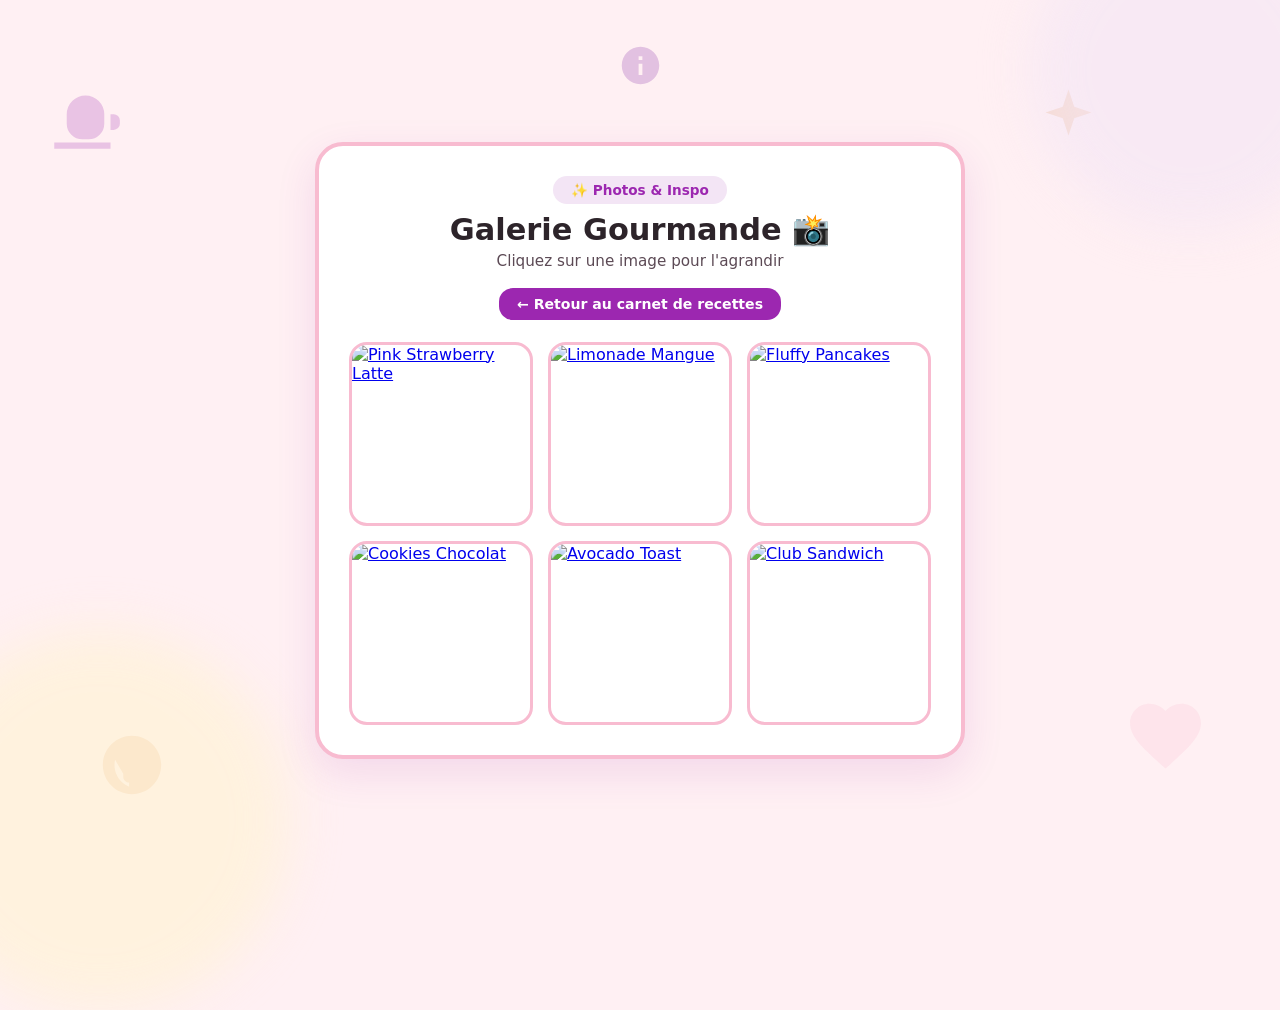
==== galerie.html @ 3adb21d1 "coucou" ====
<!DOCTYPE html>
<html lang="fr">
<head>
    <meta charset="UTF-8">
    <meta name="viewport" content="width=device-width, initial-scale=1.0">
    <title>Galerie des Recettes 📸</title>
    <link rel="stylesheet" href="style.css">
</head>
<body>

    <div class="shape shape-1"></div>
    <div class="shape shape-2"></div>

    <div class="main-card">
        <header class="header">
            <div class="logo-badge">✨ Photos & Inspo</div>
            <h1>Galerie Gourmande 📸</h1>
            <p class="subtitle">Cliquez sur une image pour l'agrandir</p>
            
            <a href="index.html" class="back-link">← Retour au carnet de recettes</a>
        </header>

        <div class="gallery-grid">

            <div class="gallery-item">
                <a href="#img1">
                    <img src="https://images.unsplash.com/photo-1553530666-ba11a7da3888?w=500&auto=format&fit=crop" alt="Pink Strawberry Latte">
                    <div class="gallery-overlay">
                        <span>Pink Strawberry Latte 🍓</span>
                    </div>
                </a>
            </div>

            <div class="gallery-item">
                <a href="#img2">
                    <img src="https://images.unsplash.com/photo-1513558161293-cdaf765ed2fd?w=500&auto=format&fit=crop" alt="Limonade Mangue">
                    <div class="gallery-overlay">
                        <span>Limonade Mango Crisp 🥭</span>
                    </div>
                </a>
            </div>

            <div class="gallery-item">
                <a href="#img3">
                    <img src="https://images.unsplash.com/photo-1567620905732-2d1ec7ab7445?w=500&auto=format&fit=crop" alt="Fluffy Pancakes">
                    <div class="gallery-overlay">
                        <span>Fluffy Pancakes 🥞</span>
                    </div>
                </a>
            </div>

            <div class="gallery-item">
                <a href="#img4">
                    <img src="https://images.unsplash.com/photo-1499636136210-6f4ee915583e?w=500&auto=format&fit=crop" alt="Cookies Chocolat">
                    <div class="gallery-overlay">
                        <span>Cookies Cœur Fondant 🍪</span>
                    </div>
                </a>
            </div>

            <div class="gallery-item">
                <a href="#img5">
                    <img src="https://images.unsplash.com/photo-1525351484163-7529414344d8?w=500&auto=format&fit=crop" alt="Avocado Toast">
                    <div class="gallery-overlay">
                        <span>Avocado Toast & Œuf 🥑</span>
                    </div>
                </a>
            </div>

            <div class="gallery-item">
                <a href="#img6">
                    <img src="https://images.unsplash.com/photo-1534422298391-e4f8c172dddb?w=500&auto=format&fit=crop" alt="Club Sandwich">
                    <div class="gallery-overlay">
                        <span>Club Mozza Pesto 🧀</span>
                    </div>
                </a>
            </div>

        </div>
    </div>

    <!-- Modales d'agrandissement d'image (Sans JS) -->
    <div id="img1" class="lightbox">
        <a href="#" class="lightbox-close">&times;</a>
        <div class="lightbox-content">
            <img src="https://images.unsplash.com/photo-1553530666-ba11a7da3888?w=900&auto=format&fit=crop" alt="Pink Strawberry Latte">
            <h3>Pink Strawberry Latte 🍓</h3>
        </div>
    </div>

    <div id="img2" class="lightbox">
        <a href="#" class="lightbox-close">&times;</a>
        <div class="lightbox-content">
            <img src="https://images.unsplash.com/photo-1513558161293-cdaf765ed2fd?w=900&auto=format&fit=crop" alt="Limonade Mangue">
            <h3>Limonade Mango Crisp 🥭</h3>
        </div>
    </div>

    <div id="img3" class="lightbox">
        <a href="#" class="lightbox-close">&times;</a>
        <div class="lightbox-content">
            <img src="https://images.unsplash.com/photo-1567620905732-2d1ec7ab7445?w=900&auto=format&fit=crop" alt="Fluffy Pancakes">
            <h3>Fluffy Pancakes 🥞</h3>
        </div>
    </div>

    <div id="img4" class="lightbox">
        <a href="#" class="lightbox-close">&times;</a>
        <div class="lightbox-content">
            <img src="https://images.unsplash.com/photo-1499636136210-6f4ee915583e?w=900&auto=format&fit=crop" alt="Cookies Chocolat">
            <h3>Cookies Cœur Fondant 🍪</h3>
        </div>
    </div>

    <div id="img5" class="lightbox">
        <a href="#" class="lightbox-close">&times;</a>
        <div class="lightbox-content">
            <img src="https://images.unsplash.com/photo-1525351484163-7529414344d8?w=900&auto=format&fit=crop" alt="Avocado Toast">
            <h3>Avocado Toast & Œuf Poché 🥑</h3>
        </div>
    </div>

    <div id="img6" class="lightbox">
        <a href="#" class="lightbox-close">&times;</a>
        <div class="lightbox-content">
            <img src="https://images.unsplash.com/photo-1534422298391-e4f8c172dddb?w=900&auto=format&fit=crop" alt="Club Sandwich">
            <h3>Club Sandwich Mozza-Pesto 🧀</h3>
        </div>
    </div>

</body>
</html>
---- style.css ----
:root {
    --bg-pink-light: #fff0f3;
    --card-butter: #fffdf7;
    --rose-pastel: #fce4ec;
    --rose-accent: #f8bbd0;
    --violet-main: #9c27b0;
    --violet-dark: #7b1fa2;
    --violet-light: #f3e5f5;
    --text-main: #2d242a;
    --text-sub: #5c4a55;
    --white: #ffffff;
}

* {
    margin: 0;
    padding: 0;
    box-sizing: border-box;
    font-family: 'Segoe UI', system-ui, -apple-system, sans-serif;
}

body {
    background-color: var(--bg-pink-light);
    color: var(--text-main);
    min-height: 100vh;
    display: flex;
    justify-content: center;
    align-items: center;
    padding: 20px;
    position: relative;
    overflow-x: hidden;
}

.shape {
    position: absolute;
    border-radius: 50%;
    z-index: 0;
    opacity: 0.6;
    filter: blur(25px);
    animation: float 6s ease-in-out infinite alternate;
}

.shape-1 {
    width: 320px;
    height: 320px;
    background-color: #f3e5f5;
    top: -90px;
    right: -70px;
}

.shape-2 {
    width: 380px;
    height: 380px;
    background-color: #fff3d1;
    bottom: -110px;
    left: -90px;
}

@keyframes float {
    0% { transform: translateY(0px) rotate(0deg); }
    100% { transform: translateY(-15px) rotate(5deg); }
}

body::before {
    content: "";
    position: fixed;
    top: 0;
    left: 0;
    width: 100%;
    height: 100%;
    pointer-events: none;
    z-index: 0;
    opacity: 0.22;
    background-image: 
        url("data:image/svg+xml,%3Csvg xmlns='http://www.w3.org/2000/svg' viewBox='0 0 24 24' fill='%239c27b0'%3E%3Cpath d='M2 19h18v2H2v-2zm16-6v-3a6 6 0 0 0-12 0v3a5 5 0 0 0 5 5h2a5 5 0 0 0 5-5zm2-3h1a2 2 0 0 1 2 2v1a2 2 0 0 1-2 2h-1v-5z'/%3E%3C/svg%3E"),
        url("data:image/svg+xml,%3Csvg xmlns='http://www.w3.org/2000/svg' viewBox='0 0 24 24' fill='%23f8bbd0'%3E%3Cpath d='M12 21.35l-1.45-1.32C5.4 15.36 2 12.28 2 8.5 2 5.42 4.42 3 7.5 3c1.74 0 3.41.81 4.5 2.09C13.09 3.81 14.76 3 16.5 3 19.58 3 22 5.42 22 8.5c0 3.78-3.4 6.86-8.55 11.54L12 21.35z'/%3E%3C/svg%3E"),
        url("data:image/svg+xml,%3Csvg xmlns='http://www.w3.org/2000/svg' viewBox='0 0 24 24' fill='%23d9822b'%3E%3Cpath d='M12 2L14.5 9.5L22 12L14.5 14.5L12 22L9.5 14.5L2 12L9.5 9.5L12 2z'/%3E%3C/svg%3E"),
        url("data:image/svg+xml,%3Csvg xmlns='http://www.w3.org/2000/svg' viewBox='0 0 24 24' fill='%23d9822b'%3E%3Cpath d='M12 2C6.48 2 2 6.48 2 12s4.48 10 10 10 10-4.48 10-10S17.52 2 12 2zm1 17.93c-3.95-.49-7-3.85-7-7.93 0-.62.08-1.21.21-1.79L9 15v1c0 1.1.9 2 2 2v1.93z'/%3E%3C/svg%3E"),
        url("data:image/svg+xml,%3Csvg xmlns='http://www.w3.org/2000/svg' viewBox='0 0 24 24' fill='%237b1fa2'%3E%3Cpath d='M12 2C6.48 2 2 6.48 2 12s4.48 10 10 10 10-4.48 10-10S17.52 2 12 2zm1 15h-2v-6h2v6zm0-8h-2V7h2v2z'/%3E%3C/svg%3E");
    background-repeat: no-repeat, no-repeat, no-repeat, no-repeat, no-repeat;
    background-position: 4% 10%, 94% 85%, 85% 10%, 8% 88%, 50% 5%;
    background-size: 75px, 85px, 55px, 70px, 45px;
}

.main-card {
    position: relative;
    z-index: 1;
    background: var(--white);
    width: 100%;
    max-width: 650px;
    border-radius: 28px;
    box-shadow: 0 14px 40px rgba(156, 39, 176, 0.12);
    padding: 30px;
    border: 4px solid var(--rose-accent);
}

.header {
    text-align: center;
    margin-bottom: 22px;
}

.logo-badge {
    display: inline-block;
    background-color: var(--violet-light);
    color: var(--violet-main);
    font-weight: 700;
    padding: 6px 18px;
    border-radius: 20px;
    font-size: 0.85rem;
    margin-bottom: 8px;
}

h1 {
    color: var(--text-main);
    font-size: 1.9rem;
    margin-bottom: 4px;
}

.subtitle {
    color: var(--text-sub);
    font-size: 0.95rem;
    margin-bottom: 12px;
}

.gallery-btn, .back-link {
    display: inline-block;
    background-color: var(--violet-main);
    color: var(--white);
    padding: 8px 18px;
    border-radius: 14px;
    text-decoration: none;
    font-weight: 700;
    font-size: 0.88rem;
    margin-top: 6px;
    transition: all 0.2s ease;
}

.gallery-btn:hover, .back-link:hover {
    background-color: var(--violet-dark);
    transform: translateY(-2px);
}

input[type="radio"] {
    display: none;
}

.nav-tabs {
    display: flex;
    gap: 6px;
    background-color: var(--rose-pastel);
    padding: 6px;
    border-radius: 18px;
    margin-bottom: 25px;
}

.tab-button {
    flex: 1;
    text-align: center;
    padding: 10px 4px;
    font-weight: 700;
    color: var(--text-sub);
    border-radius: 14px;
    cursor: pointer;
    transition: all 0.25s ease;
    font-size: 0.88rem;
}

.tab-button:hover {
    color: var(--violet-main);
}

#tab-drinks:checked ~ .nav-tabs label[for="tab-drinks"],
#tab-sweets:checked ~ .nav-tabs label[for="tab-sweets"],
#tab-snacks:checked ~ .nav-tabs label[for="tab-snacks"],
#tab-tips:checked ~ .nav-tabs label[for="tab-tips"] {
    background-color: var(--violet-main);
    color: var(--white);
    box-shadow: 0 4px 12px rgba(156, 39, 176, 0.3);
}

.content {
    display: none;
    animation: fadeIn 0.35s ease-in-out;
}

@keyframes fadeIn {
    from { opacity: 0; transform: translateY(6px); }
    to { opacity: 1; transform: translateY(0); }
}

#tab-drinks:checked ~ .tab-content-container .content-drinks,
#tab-sweets:checked ~ .tab-content-container .content-sweets,
#tab-snacks:checked ~ .tab-content-container .content-snacks,
#tab-tips:checked ~ .tab-content-container .content-tips {
    display: block;
}

h2 {
    color: var(--text-main);
    font-size: 1.35rem;
    margin-bottom: 18px;
}

.recipe-card {
    background-color: var(--card-butter);
    border: 2px solid var(--rose-accent);
    border-radius: 18px;
    padding: 20px;
    margin-bottom: 20px;
}

.recipe-header {
    display: flex;
    justify-content: space-between;
    align-items: center;
    margin-bottom: 14px;
    border-bottom: 2px dashed var(--rose-accent);
    padding-bottom: 8px;
}

.recipe-header h3 {
    font-size: 1.15rem;
    color: var(--text-main);
}

.badge {
    background-color: var(--violet-light);
    color: var(--violet-main);
    font-weight: 700;
    font-size: 0.78rem;
    padding: 4px 12px;
    border-radius: 12px;
}

.recipe-section {
    margin-bottom: 12px;
}

.recipe-section h4 {
    font-size: 0.9rem;
    color: var(--violet-main);
    margin-bottom: 6px;
    text-transform: uppercase;
    letter-spacing: 0.5px;
}

.ingredients {
    display: flex;
    flex-wrap: wrap;
    gap: 6px;
}

.tag {
    background-color: var(--white);
    border: 1px solid var(--rose-accent);
    color: var(--text-sub);
    font-size: 0.8rem;
    padding: 4px 10px;
    border-radius: 10px;
    font-weight: 600;
}

.instructions {
    padding-left: 20px;
    color: var(--text-sub);
    font-size: 0.88rem;
    line-height: 1.5;
}

.instructions li {
    margin-bottom: 6px;
}

.tips-list {
    list-style: none;
}

.tips-list li {
    background-color: var(--card-butter);
    border: 1.5px solid var(--rose-accent);
    padding: 14px;
    border-radius: 14px;
    margin-bottom: 10px;
    font-size: 0.92rem;
    line-height: 1.5;
    color: var(--text-main);
}

.sparkle {
    color: var(--violet-main);
    margin-right: 6px;
}

.gallery-grid {
    display: grid;
    grid-template-columns: repeat(auto-fit, minmax(160px, 1fr));
    gap: 15px;
    margin-top: 15px;
}

.gallery-item {
    position: relative;
    border-radius: 18px;
    overflow: hidden;
    border: 3px solid var(--rose-accent);
    aspect-ratio: 1 / 1;
}

.gallery-item img {
    width: 100%;
    height: 100%;
    object-fit: cover;
    display: block;
    transition: transform 0.3s ease;
}

.gallery-overlay {
    position: absolute;
    bottom: 0;
    left: 0;
    right: 0;
    background: linear-gradient(transparent, rgba(45, 36, 42, 0.8));
    padding: 10px;
    color: var(--white);
    font-weight: 700;
    font-size: 0.8rem;
    text-align: center;
    opacity: 0;
    transition: opacity 0.3s ease;
}

.gallery-item:hover img {
    transform: scale(1.08);
}

.gallery-item:hover .gallery-overlay {
    opacity: 1;
}

.lightbox {
    display: none;
    position: fixed;
    top: 0;
    left: 0;
    width: 100%;
    height: 100%;
    background-color: rgba(45, 36, 42, 0.85);
    z-index: 1000;
    justify-content: center;
    align-items: center;
    padding: 20px;
}

.lightbox:target {
    display: flex;
}

.lightbox-content {
    background: var(--white);
    padding: 15px;
    border-radius: 24px;
    max-width: 500px;
    width: 90%;
    text-align: center;
    border: 4px solid var(--rose-accent);
}

.lightbox-content img {
    width: 100%;
    max-height: 350px;
    object-fit: cover;
    border-radius: 16px;
    margin-bottom: 10px;
}

.lightbox-content h3 {
    color: var(--text-main);
    font-size: 1.1rem;
}

.lightbox-close {
    position: absolute;
    top: 20px;
    right: 25px;
    color: var(--white);
    font-size: 2.5rem;
    text-decoration: none;
    font-weight: bold;
}
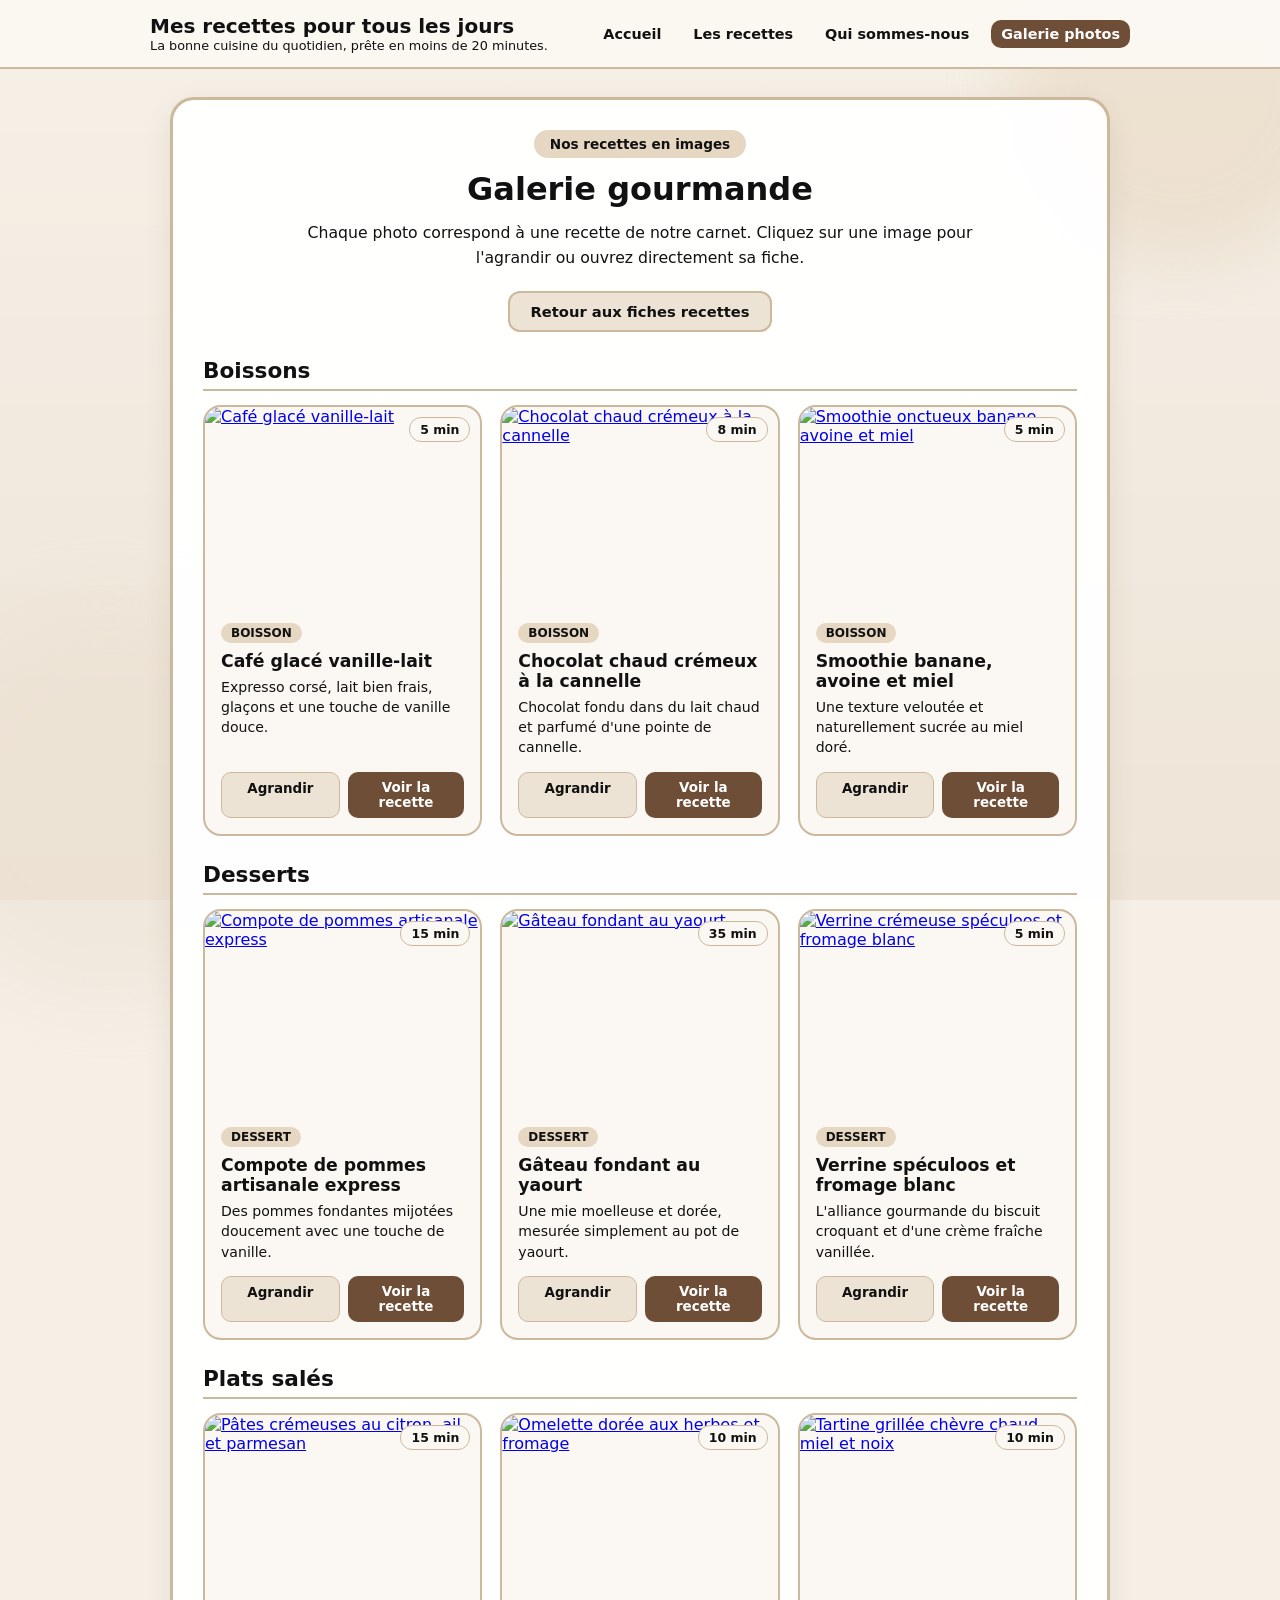
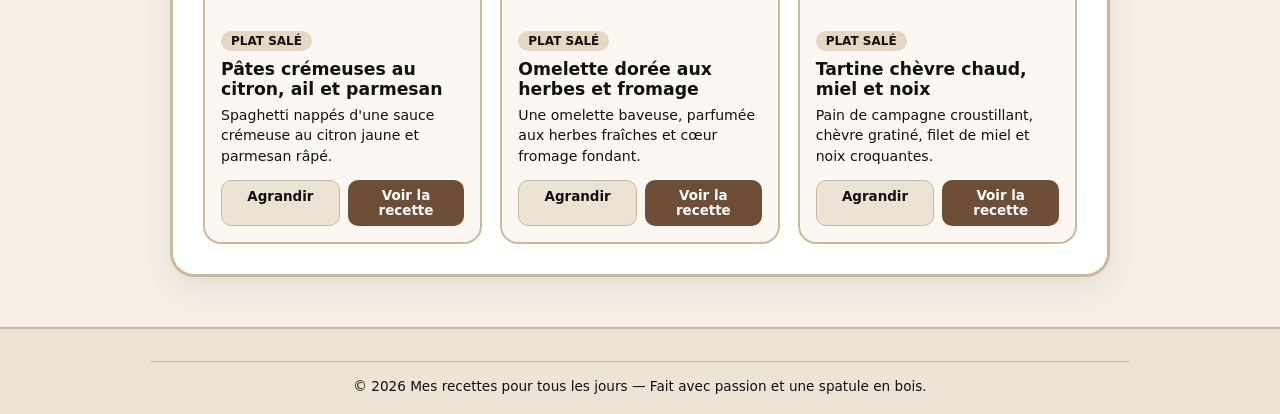
==== commit 173f6c96: "oiju" ====
--- a/galerie.html
+++ b/galerie.html
@@ -3,7 +3,7 @@
 <head>
     <meta charset="UTF-8">
     <meta name="viewport" content="width=device-width, initial-scale=1.0">
-    <title>Galerie des Recettes 📸</title>
+    <title>Galerie Photos — Mes recettes pour tous les jours</title>
     <link rel="stylesheet" href="style.css">
 </head>
 <body>
@@ -11,122 +11,290 @@
     <div class="shape shape-1"></div>
     <div class="shape shape-2"></div>
 
-    <div class="main-card">
-        <header class="header">
-            <div class="logo-badge">✨ Photos & Inspo</div>
-            <h1>Galerie Gourmande 📸</h1>
-            <p class="subtitle">Cliquez sur une image pour l'agrandir</p>
-            
-            <a href="index.html" class="back-link">← Retour au carnet de recettes</a>
-        </header>
-
-        <div class="gallery-grid">
-
-            <div class="gallery-item">
-                <a href="#img1">
-                    <img src="https://images.unsplash.com/photo-1553530666-ba11a7da3888?w=500&auto=format&fit=crop" alt="Pink Strawberry Latte">
-                    <div class="gallery-overlay">
-                        <span>Pink Strawberry Latte 🍓</span>
-                    </div>
-                </a>
-            </div>
-
-            <div class="gallery-item">
-                <a href="#img2">
-                    <img src="https://images.unsplash.com/photo-1513558161293-cdaf765ed2fd?w=500&auto=format&fit=crop" alt="Limonade Mangue">
-                    <div class="gallery-overlay">
-                        <span>Limonade Mango Crisp 🥭</span>
-                    </div>
-                </a>
-            </div>
-
-            <div class="gallery-item">
-                <a href="#img3">
-                    <img src="https://images.unsplash.com/photo-1567620905732-2d1ec7ab7445?w=500&auto=format&fit=crop" alt="Fluffy Pancakes">
-                    <div class="gallery-overlay">
-                        <span>Fluffy Pancakes 🥞</span>
-                    </div>
-                </a>
-            </div>
-
-            <div class="gallery-item">
-                <a href="#img4">
-                    <img src="https://images.unsplash.com/photo-1499636136210-6f4ee915583e?w=500&auto=format&fit=crop" alt="Cookies Chocolat">
-                    <div class="gallery-overlay">
-                        <span>Cookies Cœur Fondant 🍪</span>
-                    </div>
-                </a>
-            </div>
-
-            <div class="gallery-item">
-                <a href="#img5">
-                    <img src="https://images.unsplash.com/photo-1525351484163-7529414344d8?w=500&auto=format&fit=crop" alt="Avocado Toast">
-                    <div class="gallery-overlay">
-                        <span>Avocado Toast & Œuf 🥑</span>
-                    </div>
-                </a>
-            </div>
-
-            <div class="gallery-item">
-                <a href="#img6">
-                    <img src="https://images.unsplash.com/photo-1534422298391-e4f8c172dddb?w=500&auto=format&fit=crop" alt="Club Sandwich">
-                    <div class="gallery-overlay">
-                        <span>Club Mozza Pesto 🧀</span>
-                    </div>
-                </a>
-            </div>
-
-        </div>
-    </div>
-
-    <!-- Modales d'agrandissement d'image (Sans JS) -->
-    <div id="img1" class="lightbox">
-        <a href="#" class="lightbox-close">&times;</a>
-        <div class="lightbox-content">
-            <img src="https://images.unsplash.com/photo-1553530666-ba11a7da3888?w=900&auto=format&fit=crop" alt="Pink Strawberry Latte">
-            <h3>Pink Strawberry Latte 🍓</h3>
-        </div>
-    </div>
-
-    <div id="img2" class="lightbox">
-        <a href="#" class="lightbox-close">&times;</a>
-        <div class="lightbox-content">
-            <img src="https://images.unsplash.com/photo-1513558161293-cdaf765ed2fd?w=900&auto=format&fit=crop" alt="Limonade Mangue">
-            <h3>Limonade Mango Crisp 🥭</h3>
-        </div>
-    </div>
-
-    <div id="img3" class="lightbox">
-        <a href="#" class="lightbox-close">&times;</a>
-        <div class="lightbox-content">
-            <img src="https://images.unsplash.com/photo-1567620905732-2d1ec7ab7445?w=900&auto=format&fit=crop" alt="Fluffy Pancakes">
-            <h3>Fluffy Pancakes 🥞</h3>
-        </div>
-    </div>
-
-    <div id="img4" class="lightbox">
-        <a href="#" class="lightbox-close">&times;</a>
-        <div class="lightbox-content">
-            <img src="https://images.unsplash.com/photo-1499636136210-6f4ee915583e?w=900&auto=format&fit=crop" alt="Cookies Chocolat">
-            <h3>Cookies Cœur Fondant 🍪</h3>
-        </div>
-    </div>
-
-    <div id="img5" class="lightbox">
-        <a href="#" class="lightbox-close">&times;</a>
-        <div class="lightbox-content">
-            <img src="https://images.unsplash.com/photo-1525351484163-7529414344d8?w=900&auto=format&fit=crop" alt="Avocado Toast">
-            <h3>Avocado Toast & Œuf Poché 🥑</h3>
-        </div>
-    </div>
-
-    <div id="img6" class="lightbox">
-        <a href="#" class="lightbox-close">&times;</a>
-        <div class="lightbox-content">
-            <img src="https://images.unsplash.com/photo-1534422298391-e4f8c172dddb?w=900&auto=format&fit=crop" alt="Club Sandwich">
-            <h3>Club Sandwich Mozza-Pesto 🧀</h3>
-        </div>
-    </div>
+    <nav class="top-navbar">
+        <div class="nav-container">
+            <a href="index.html" class="brand">
+                <span class="brand-name">Mes recettes pour tous les jours</span>
+                <span class="brand-slogan">La bonne cuisine du quotidien, prête en moins de 20 minutes.</span>
+            </a>
+            <div class="top-links">
+                <a href="index.html">Accueil</a>
+                <a href="index.html#recettes">Les recettes</a>
+                <a href="index.html#qui-sommes-nous">Qui sommes-nous</a>
+                <a href="galerie.html" class="nav-pill">Galerie photos</a>
+            </div>
+        </div>
+    </nav>
+
+    <main class="page-wrapper">
+        <section class="main-card">
+            <div class="section-intro">
+                <div class="logo-badge">Nos recettes en images</div>
+                <h1>Galerie gourmande</h1>
+                <p class="subtitle">Chaque photo correspond à une recette de notre carnet. Cliquez sur une image pour l'agrandir ou ouvrez directement sa fiche.</p>
+                <a href="index.html#recettes" class="btn-secondary">Retour aux fiches recettes</a>
+            </div>
+
+            <!-- GALERIE BOISSONS -->
+            <h2 class="gallery-cat-title">Boissons</h2>
+            <div class="gallery-cards-grid">
+
+                <article id="img-cafe" class="photo-recipe-card">
+                    <a href="#zoom-cafe" class="photo-thumb">
+                        <img src="https://images.unsplash.com/photo-1461023058943-07fcbe16d735?w=600&auto=format&fit=crop" alt="Café glacé vanille-lait">
+                        <span class="photo-time">5 min</span>
+                    </a>
+                    <div class="photo-card-body">
+                        <span class="photo-cat">Boisson</span>
+                        <h3>Café glacé vanille-lait</h3>
+                        <p>Expresso corsé, lait bien frais, glaçons et une touche de vanille douce.</p>
+                        <div class="photo-card-actions">
+                            <a href="#zoom-cafe" class="btn-zoom">Agrandir</a>
+                            <a href="index.html#recette-cafe-glace" class="btn-recipe-link">Voir la recette</a>
+                        </div>
+                    </div>
+                </article>
+
+                <article id="img-chocolat" class="photo-recipe-card">
+                    <a href="#zoom-chocolat" class="photo-thumb">
+                        <img src="https://images.unsplash.com/photo-1542990253-0d0f5be5f0ed?w=600&auto=format&fit=crop" alt="Chocolat chaud crémeux à la cannelle">
+                        <span class="photo-time">8 min</span>
+                    </a>
+                    <div class="photo-card-body">
+                        <span class="photo-cat">Boisson</span>
+                        <h3>Chocolat chaud crémeux à la cannelle</h3>
+                        <p>Chocolat fondu dans du lait chaud et parfumé d'une pointe de cannelle.</p>
+                        <div class="photo-card-actions">
+                            <a href="#zoom-chocolat" class="btn-zoom">Agrandir</a>
+                            <a href="index.html#recette-chocolat-chaud" class="btn-recipe-link">Voir la recette</a>
+                        </div>
+                    </div>
+                </article>
+
+                <article id="img-smoothie" class="photo-recipe-card">
+                    <a href="#zoom-smoothie" class="photo-thumb">
+                        <img src="https://images.unsplash.com/photo-1553530666-ba11a7da3888?w=600&auto=format&fit=crop" alt="Smoothie onctueux banane, avoine et miel">
+                        <span class="photo-time">5 min</span>
+                    </a>
+                    <div class="photo-card-body">
+                        <span class="photo-cat">Boisson</span>
+                        <h3>Smoothie banane, avoine et miel</h3>
+                        <p>Une texture veloutée et naturellement sucrée au miel doré.</p>
+                        <div class="photo-card-actions">
+                            <a href="#zoom-smoothie" class="btn-zoom">Agrandir</a>
+                            <a href="index.html#recette-smoothie-banane" class="btn-recipe-link">Voir la recette</a>
+                        </div>
+                    </div>
+                </article>
+
+            </div>
+
+            <!-- GALERIE DESSERTS -->
+            <h2 class="gallery-cat-title">Desserts</h2>
+            <div class="gallery-cards-grid">
+
+                <article id="img-compote" class="photo-recipe-card">
+                    <a href="#zoom-compote" class="photo-thumb">
+                        <img src="https://images.unsplash.com/photo-1576618148400-f54bed99fcfd?w=600&auto=format&fit=crop" alt="Compote de pommes artisanale express">
+                        <span class="photo-time">15 min</span>
+                    </a>
+                    <div class="photo-card-body">
+                        <span class="photo-cat">Dessert</span>
+                        <h3>Compote de pommes artisanale express</h3>
+                        <p>Des pommes fondantes mijotées doucement avec une touche de vanille.</p>
+                        <div class="photo-card-actions">
+                            <a href="#zoom-compote" class="btn-zoom">Agrandir</a>
+                            <a href="index.html#recette-compote" class="btn-recipe-link">Voir la recette</a>
+                        </div>
+                    </div>
+                </article>
+
+                <article id="img-gateau" class="photo-recipe-card">
+                    <a href="#zoom-gateau" class="photo-thumb">
+                        <img src="https://images.unsplash.com/photo-1578985545062-69928b1d9587?w=600&auto=format&fit=crop" alt="Gâteau fondant au yaourt">
+                        <span class="photo-time">35 min</span>
+                    </a>
+                    <div class="photo-card-body">
+                        <span class="photo-cat">Dessert</span>
+                        <h3>Gâteau fondant au yaourt</h3>
+                        <p>Une mie moelleuse et dorée, mesurée simplement au pot de yaourt.</p>
+                        <div class="photo-card-actions">
+                            <a href="#zoom-gateau" class="btn-zoom">Agrandir</a>
+                            <a href="index.html#recette-gateau-yaourt" class="btn-recipe-link">Voir la recette</a>
+                        </div>
+                    </div>
+                </article>
+
+                <article id="img-verrine" class="photo-recipe-card">
+                    <a href="#zoom-verrine" class="photo-thumb">
+                        <img src="https://images.unsplash.com/photo-1488477181946-6428a0291777?w=600&auto=format&fit=crop" alt="Verrine crémeuse spéculoos et fromage blanc">
+                        <span class="photo-time">5 min</span>
+                    </a>
+                    <div class="photo-card-body">
+                        <span class="photo-cat">Dessert</span>
+                        <h3>Verrine spéculoos et fromage blanc</h3>
+                        <p>L'alliance gourmande du biscuit croquant et d'une crème fraîche vanillée.</p>
+                        <div class="photo-card-actions">
+                            <a href="#zoom-verrine" class="btn-zoom">Agrandir</a>
+                            <a href="index.html#recette-verrine-biscuit" class="btn-recipe-link">Voir la recette</a>
+                        </div>
+                    </div>
+                </article>
+
+            </div>
+
+            <!-- GALERIE PLATS SALÉS -->
+            <h2 class="gallery-cat-title">Plats salés</h2>
+            <div class="gallery-cards-grid">
+
+                <article id="img-pates" class="photo-recipe-card">
+                    <a href="#zoom-pates" class="photo-thumb">
+                        <img src="https://images.unsplash.com/photo-1621996346565-e3dbc646d9a9?w=600&auto=format&fit=crop" alt="Pâtes crémeuses au citron, ail et parmesan">
+                        <span class="photo-time">15 min</span>
+                    </a>
+                    <div class="photo-card-body">
+                        <span class="photo-cat">Plat salé</span>
+                        <h3>Pâtes crémeuses au citron, ail et parmesan</h3>
+                        <p>Spaghetti nappés d'une sauce crémeuse au citron jaune et parmesan râpé.</p>
+                        <div class="photo-card-actions">
+                            <a href="#zoom-pates" class="btn-zoom">Agrandir</a>
+                            <a href="index.html#recette-pates-citron" class="btn-recipe-link">Voir la recette</a>
+                        </div>
+                    </div>
+                </article>
+
+                <article id="img-omelette" class="photo-recipe-card">
+                    <a href="#zoom-omelette" class="photo-thumb">
+                        <img src="https://images.unsplash.com/photo-1510693206972-df098062cb71?w=600&auto=format&fit=crop" alt="Omelette dorée aux herbes et fromage">
+                        <span class="photo-time">10 min</span>
+                    </a>
+                    <div class="photo-card-body">
+                        <span class="photo-cat">Plat salé</span>
+                        <h3>Omelette dorée aux herbes et fromage</h3>
+                        <p>Une omelette baveuse, parfumée aux herbes fraîches et cœur fromage fondant.</p>
+                        <div class="photo-card-actions">
+                            <a href="#zoom-omelette" class="btn-zoom">Agrandir</a>
+                            <a href="index.html#recette-omelette" class="btn-recipe-link">Voir la recette</a>
+                        </div>
+                    </div>
+                </article>
+
+                <article id="img-tartine" class="photo-recipe-card">
+                    <a href="#zoom-tartine" class="photo-thumb">
+                        <img src="https://images.unsplash.com/photo-1525351484163-7529414344d8?w=600&auto=format&fit=crop" alt="Tartine grillée chèvre chaud, miel et noix">
+                        <span class="photo-time">10 min</span>
+                    </a>
+                    <div class="photo-card-body">
+                        <span class="photo-cat">Plat salé</span>
+                        <h3>Tartine chèvre chaud, miel et noix</h3>
+                        <p>Pain de campagne croustillant, chèvre gratiné, filet de miel et noix croquantes.</p>
+                        <div class="photo-card-actions">
+                            <a href="#zoom-tartine" class="btn-zoom">Agrandir</a>
+                            <a href="index.html#recette-tartine" class="btn-recipe-link">Voir la recette</a>
+                        </div>
+                    </div>
+                </article>
+
+            </div>
+        </section>
+    </main>
+
+    <!-- ZOOMS PHOTOS (MODALES SANS JAVASCRIPT) -->
+    <div id="zoom-cafe" class="lightbox">
+        <a href="#" class="lightbox-close">&times;</a>
+        <div class="lightbox-content">
+            <img src="https://images.unsplash.com/photo-1461023058943-07fcbe16d735?w=900&auto=format&fit=crop" alt="Café glacé vanille-lait">
+            <h3>Café glacé vanille-lait (5 min)</h3>
+            <p>Expresso corsé, lait bien frais et vanille douce.</p>
+            <a href="index.html#recette-cafe-glace" class="btn-primary">Ouvrir la fiche recette</a>
+        </div>
+    </div>
+
+    <div id="zoom-chocolat" class="lightbox">
+        <a href="#" class="lightbox-close">&times;</a>
+        <div class="lightbox-content">
+            <img src="https://images.unsplash.com/photo-1542990253-0d0f5be5f0ed?w=900&auto=format&fit=crop" alt="Chocolat chaud crémeux">
+            <h3>Chocolat chaud crémeux à la cannelle (8 min)</h3>
+            <p>Chocolat fondu dans du lait chaud et parfumé à la cannelle.</p>
+            <a href="index.html#recette-chocolat-chaud" class="btn-primary">Ouvrir la fiche recette</a>
+        </div>
+    </div>
+
+    <div id="zoom-smoothie" class="lightbox">
+        <a href="#" class="lightbox-close">&times;</a>
+        <div class="lightbox-content">
+            <img src="https://images.unsplash.com/photo-1553530666-ba11a7da3888?w=900&auto=format&fit=crop" alt="Smoothie banane avoine miel">
+            <h3>Smoothie banane, avoine et miel (5 min)</h3>
+            <p>Smoothie onctueux et velouté prêt en quelques secondes.</p>
+            <a href="index.html#recette-smoothie-banane" class="btn-primary">Ouvrir la fiche recette</a>
+        </div>
+    </div>
+
+    <div id="zoom-compote" class="lightbox">
+        <a href="#" class="lightbox-close">&times;</a>
+        <div class="lightbox-content">
+            <img src="https://images.unsplash.com/photo-1576618148400-f54bed99fcfd?w=900&auto=format&fit=crop" alt="Compote de pommes">
+            <h3>Compote de pommes artisanale express (15 min)</h3>
+            <p>Pommes fondantes mijotées à la vanille.</p>
+            <a href="index.html#recette-compote" class="btn-primary">Ouvrir la fiche recette</a>
+        </div>
+    </div>
+
+    <div id="zoom-gateau" class="lightbox">
+        <a href="#" class="lightbox-close">&times;</a>
+        <div class="lightbox-content">
+            <img src="https://images.unsplash.com/photo-1578985545062-69928b1d9587?w=900&auto=format&fit=crop" alt="Gâteau au yaourt">
+            <h3>Gâteau fondant au yaourt (35 min)</h3>
+            <p>Le classique moelleux et doré, facile à réussir.</p>
+            <a href="index.html#recette-gateau-yaourt" class="btn-primary">Ouvrir la fiche recette</a>
+        </div>
+    </div>
+
+    <div id="zoom-verrine" class="lightbox">
+        <a href="#" class="lightbox-close">&times;</a>
+        <div class="lightbox-content">
+            <img src="https://images.unsplash.com/photo-1488477181946-6428a0291777?w=900&auto=format&fit=crop" alt="Verrine spéculoos">
+            <h3>Verrine spéculoos et fromage blanc (5 min)</h3>
+            <p>Crème fraîche vanillée et éclats de biscuits spéculoos.</p>
+            <a href="index.html#recette-verrine-biscuit" class="btn-primary">Ouvrir la fiche recette</a>
+        </div>
+    </div>
+
+    <div id="zoom-pates" class="lightbox">
+        <a href="#" class="lightbox-close">&times;</a>
+        <div class="lightbox-content">
+            <img src="https://images.unsplash.com/photo-1621996346565-e3dbc646d9a9?w=900&auto=format&fit=crop" alt="Pâtes crémeuses au citron">
+            <h3>Pâtes crémeuses au citron, ail et parmesan (15 min)</h3>
+            <p>Onctueux, frais et prêt pendant que l'eau des pâtes bout.</p>
+            <a href="index.html#recette-pates-citron" class="btn-primary">Ouvrir la fiche recette</a>
+        </div>
+    </div>
+
+    <div id="zoom-omelette" class="lightbox">
+        <a href="#" class="lightbox-close">&times;</a>
+        <div class="lightbox-content">
+            <img src="https://images.unsplash.com/photo-1510693206972-df098062cb71?w=900&auto=format&fit=crop" alt="Omelette aux herbes">
+            <h3>Omelette dorée aux herbes et fromage (10 min)</h3>
+            <p>Dorée à l'extérieur, moelleuse à l'intérieur.</p>
+            <a href="index.html#recette-omelette" class="btn-primary">Ouvrir la fiche recette</a>
+        </div>
+    </div>
+
+    <div id="zoom-tartine" class="lightbox">
+        <a href="#" class="lightbox-close">&times;</a>
+        <div class="lightbox-content">
+            <img src="https://images.unsplash.com/photo-1525351484163-7529414344d8?w=900&auto=format&fit=crop" alt="Tartine chèvre chaud miel">
+            <h3>Tartine grillée chèvre chaud, miel et noix (10 min)</h3>
+            <p>Pain de campagne croustillant, chèvre fondant et filet de miel.</p>
+            <a href="index.html#recette-tartine" class="btn-primary">Ouvrir la fiche recette</a>
+        </div>
+    </div>
+
+    <footer class="site-footer">
+        <div class="footer-bottom">
+            © 2026 Mes recettes pour tous les jours — Fait avec passion et une spatule en bois.
+        </div>
+    </footer>
 
 </body>
 </html>
--- a/style.css
+++ b/style.css
@@ -1,13 +1,12 @@
 :root {
-    --bg-pink-light: #fff0f3;
-    --card-butter: #fffdf7;
-    --rose-pastel: #fce4ec;
-    --rose-accent: #f8bbd0;
-    --violet-main: #9c27b0;
-    --violet-dark: #7b1fa2;
-    --violet-light: #f3e5f5;
-    --text-main: #2d242a;
-    --text-sub: #5c4a55;
+    --bg-nude: #f5efe6;
+    --card-beige: #fbf8f3;
+    --sand-soft: #ede3d5;
+    --brown-border: #cbb89d;
+    --brown-main: #6f4e37;
+    --brown-dark: #4e3624;
+    --nude-badge: #e6d7c3;
+    --text-black: #111111;
     --white: #ffffff;
 }
 
@@ -18,125 +17,331 @@
     font-family: 'Segoe UI', system-ui, -apple-system, sans-serif;
 }
 
+html {
+    scroll-behavior: smooth;
+}
+
 body {
-    background-color: var(--bg-pink-light);
-    color: var(--text-main);
+    background-color: var(--bg-nude);
+    color: var(--text-black);
     min-height: 100vh;
-    display: flex;
-    justify-content: center;
-    align-items: center;
-    padding: 20px;
     position: relative;
     overflow-x: hidden;
-}
-
-.shape {
-    position: absolute;
-    border-radius: 50%;
-    z-index: 0;
-    opacity: 0.6;
-    filter: blur(25px);
-    animation: float 6s ease-in-out infinite alternate;
-}
-
-.shape-1 {
-    width: 320px;
-    height: 320px;
-    background-color: #f3e5f5;
-    top: -90px;
-    right: -70px;
-}
-
-.shape-2 {
-    width: 380px;
-    height: 380px;
-    background-color: #fff3d1;
-    bottom: -110px;
-    left: -90px;
-}
-
-@keyframes float {
-    0% { transform: translateY(0px) rotate(0deg); }
-    100% { transform: translateY(-15px) rotate(5deg); }
 }
 
 body::before {
     content: "";
     position: fixed;
+    inset: 0;
+    background-image:
+        linear-gradient(rgba(245, 239, 230, 0.84), rgba(237, 227, 213, 0.88)),
+        url("https://images.unsplash.com/photo-1556910103-1c02745aae4d?w=1600&auto=format&fit=crop");
+    background-size: cover;
+    background-position: center;
+    background-repeat: no-repeat;
+    z-index: 0;
+    pointer-events: none;
+}
+
+.shape {
+    position: fixed;
+    border-radius: 50%;
+    z-index: 0;
+    opacity: 0.35;
+    filter: blur(32px);
+    pointer-events: none;
+}
+
+.shape-1 {
+    width: 340px;
+    height: 340px;
+    background-color: #dec9ad;
+    top: -80px;
+    right: -70px;
+}
+
+.shape-2 {
+    width: 400px;
+    height: 400px;
+    background-color: #e8dccb;
+    bottom: -100px;
+    left: -90px;
+}
+
+.top-navbar {
+    position: sticky;
     top: 0;
-    left: 0;
-    width: 100%;
-    height: 100%;
-    pointer-events: none;
-    z-index: 0;
-    opacity: 0.22;
-    background-image: 
-        url("data:image/svg+xml,%3Csvg xmlns='http://www.w3.org/2000/svg' viewBox='0 0 24 24' fill='%239c27b0'%3E%3Cpath d='M2 19h18v2H2v-2zm16-6v-3a6 6 0 0 0-12 0v3a5 5 0 0 0 5 5h2a5 5 0 0 0 5-5zm2-3h1a2 2 0 0 1 2 2v1a2 2 0 0 1-2 2h-1v-5z'/%3E%3C/svg%3E"),
-        url("data:image/svg+xml,%3Csvg xmlns='http://www.w3.org/2000/svg' viewBox='0 0 24 24' fill='%23f8bbd0'%3E%3Cpath d='M12 21.35l-1.45-1.32C5.4 15.36 2 12.28 2 8.5 2 5.42 4.42 3 7.5 3c1.74 0 3.41.81 4.5 2.09C13.09 3.81 14.76 3 16.5 3 19.58 3 22 5.42 22 8.5c0 3.78-3.4 6.86-8.55 11.54L12 21.35z'/%3E%3C/svg%3E"),
-        url("data:image/svg+xml,%3Csvg xmlns='http://www.w3.org/2000/svg' viewBox='0 0 24 24' fill='%23d9822b'%3E%3Cpath d='M12 2L14.5 9.5L22 12L14.5 14.5L12 22L9.5 14.5L2 12L9.5 9.5L12 2z'/%3E%3C/svg%3E"),
-        url("data:image/svg+xml,%3Csvg xmlns='http://www.w3.org/2000/svg' viewBox='0 0 24 24' fill='%23d9822b'%3E%3Cpath d='M12 2C6.48 2 2 6.48 2 12s4.48 10 10 10 10-4.48 10-10S17.52 2 12 2zm1 17.93c-3.95-.49-7-3.85-7-7.93 0-.62.08-1.21.21-1.79L9 15v1c0 1.1.9 2 2 2v1.93z'/%3E%3C/svg%3E"),
-        url("data:image/svg+xml,%3Csvg xmlns='http://www.w3.org/2000/svg' viewBox='0 0 24 24' fill='%237b1fa2'%3E%3Cpath d='M12 2C6.48 2 2 6.48 2 12s4.48 10 10 10 10-4.48 10-10S17.52 2 12 2zm1 15h-2v-6h2v6zm0-8h-2V7h2v2z'/%3E%3C/svg%3E");
-    background-repeat: no-repeat, no-repeat, no-repeat, no-repeat, no-repeat;
-    background-position: 4% 10%, 94% 85%, 85% 10%, 8% 88%, 50% 5%;
-    background-size: 75px, 85px, 55px, 70px, 45px;
-}
-
-.main-card {
+    z-index: 100;
+    background-color: rgba(251, 248, 243, 0.96);
+    border-bottom: 2px solid var(--brown-border);
+    padding: 14px 20px;
+}
+
+.nav-container {
+    max-width: 980px;
+    margin: 0 auto;
+    display: flex;
+    flex-wrap: wrap;
+    justify-content: space-between;
+    align-items: center;
+    gap: 12px;
+}
+
+.brand {
+    text-decoration: none;
+    color: var(--text-black);
+    display: flex;
+    flex-direction: column;
+}
+
+.brand-name {
+    font-size: 1.25rem;
+    font-weight: 800;
+    color: var(--text-black);
+}
+
+.brand-slogan {
+    font-size: 0.8rem;
+    color: var(--text-black);
+}
+
+.top-links {
+    display: flex;
+    flex-wrap: wrap;
+    align-items: center;
+    gap: 12px;
+}
+
+.top-links a {
+    text-decoration: none;
+    color: var(--text-black);
+    font-weight: 600;
+    font-size: 0.9rem;
+    padding: 6px 10px;
+    border-radius: 10px;
+    transition: background-color 0.2s ease;
+}
+
+.top-links a:hover {
+    background-color: var(--sand-soft);
+}
+
+.top-links a.nav-pill {
+    background-color: var(--brown-main);
+    color: var(--white);
+}
+
+.top-links a.nav-pill:hover {
+    background-color: var(--brown-dark);
+}
+
+.page-wrapper {
     position: relative;
     z-index: 1;
-    background: var(--white);
-    width: 100%;
-    max-width: 650px;
-    border-radius: 28px;
-    box-shadow: 0 14px 40px rgba(156, 39, 176, 0.12);
+    max-width: 980px;
+    margin: 0 auto;
+    padding: 28px 20px 50px;
+    display: flex;
+    flex-direction: column;
+    gap: 28px;
+}
+
+.hero-card,
+.quick-categories,
+.main-card,
+.about-card,
+.newsletter-card {
+    background-color: rgba(255, 255, 255, 0.96);
+    border: 3px solid var(--brown-border);
+    border-radius: 24px;
     padding: 30px;
-    border: 4px solid var(--rose-accent);
-}
-
-.header {
+    box-shadow: 0 10px 28px rgba(78, 54, 36, 0.09);
+}
+
+.hero-card {
+    background-color: rgba(251, 248, 243, 0.96);
     text-align: center;
-    margin-bottom: 22px;
-}
-
+}
+
+.hero-tag,
 .logo-badge {
     display: inline-block;
-    background-color: var(--violet-light);
-    color: var(--violet-main);
+    background-color: var(--nude-badge);
+    color: var(--text-black);
     font-weight: 700;
-    padding: 6px 18px;
+    padding: 6px 16px;
     border-radius: 20px;
     font-size: 0.85rem;
-    margin-bottom: 8px;
-}
-
-h1 {
-    color: var(--text-main);
-    font-size: 1.9rem;
-    margin-bottom: 4px;
-}
-
+    margin-bottom: 12px;
+}
+
+.hero-card h1,
+.section-intro h1 {
+    font-size: 2rem;
+    line-height: 1.2;
+    margin-bottom: 12px;
+    color: var(--text-black);
+}
+
+.hero-subtitle,
 .subtitle {
-    color: var(--text-sub);
-    font-size: 0.95rem;
-    margin-bottom: 12px;
-}
-
-.gallery-btn, .back-link {
+    max-width: 720px;
+    margin: 0 auto 20px;
+    font-size: 0.98rem;
+    line-height: 1.6;
+    color: var(--text-black);
+}
+
+.search-box {
+    max-width: 620px;
+    margin: 0 auto 18px;
+    display: flex;
+    gap: 8px;
+    flex-wrap: wrap;
+}
+
+.search-box input {
+    flex: 1;
+    min-width: 220px;
+    padding: 12px 16px;
+    border-radius: 12px;
+    border: 2px solid var(--brown-border);
+    background-color: var(--white);
+    color: var(--text-black);
+    font-size: 0.92rem;
+}
+
+.search-box button,
+.newsletter-form button {
+    padding: 12px 20px;
+    border: none;
+    border-radius: 12px;
+    background-color: var(--brown-main);
+    color: var(--white);
+    font-weight: 700;
+    cursor: pointer;
+    font-size: 0.92rem;
+    transition: background-color 0.2s ease;
+}
+
+.search-box button:hover,
+.newsletter-form button:hover {
+    background-color: var(--brown-dark);
+}
+
+.hero-actions {
+    display: flex;
+    justify-content: center;
+    flex-wrap: wrap;
+    gap: 12px;
+    margin-bottom: 26px;
+}
+
+.btn-primary,
+.btn-secondary {
     display: inline-block;
-    background-color: var(--violet-main);
+    text-decoration: none;
+    padding: 10px 20px;
+    border-radius: 12px;
+    font-weight: 700;
+    font-size: 0.92rem;
+    transition: transform 0.2s ease, background-color 0.2s ease;
+}
+
+.btn-primary {
+    background-color: var(--brown-main);
     color: var(--white);
-    padding: 8px 18px;
+}
+
+.btn-primary:hover {
+    background-color: var(--brown-dark);
+    transform: translateY(-2px);
+}
+
+.btn-secondary {
+    background-color: var(--sand-soft);
+    color: var(--text-black);
+    border: 2px solid var(--brown-border);
+}
+
+.btn-secondary:hover {
+    background-color: var(--nude-badge);
+    transform: translateY(-2px);
+}
+
+.reassurance-grid {
+    display: grid;
+    grid-template-columns: repeat(auto-fit, minmax(190px, 1fr));
+    gap: 12px;
+    text-align: left;
+}
+
+.reassurance-item {
+    background-color: var(--white);
+    border: 1.5px solid var(--brown-border);
     border-radius: 14px;
+    padding: 14px;
+    display: flex;
+    flex-direction: column;
+    gap: 4px;
+}
+
+.reassurance-item strong {
+    font-size: 0.96rem;
+    color: var(--text-black);
+}
+
+.reassurance-item span {
+    font-size: 0.85rem;
+    line-height: 1.45;
+    color: var(--text-black);
+}
+
+.quick-categories h2,
+.section-intro h2,
+.about-card h2,
+.newsletter-card h2 {
+    font-size: 1.45rem;
+    color: var(--text-black);
+    margin-bottom: 14px;
+}
+
+.cat-cards {
+    display: grid;
+    grid-template-columns: repeat(auto-fit, minmax(220px, 1fr));
+    gap: 14px;
+}
+
+.cat-card {
     text-decoration: none;
-    font-weight: 700;
+    color: var(--text-black);
+    background-color: var(--card-beige);
+    border: 2px solid var(--brown-border);
+    border-radius: 16px;
+    padding: 18px;
+    transition: transform 0.2s ease, background-color 0.2s ease;
+}
+
+.cat-card:hover {
+    background-color: var(--sand-soft);
+    transform: translateY(-2px);
+}
+
+.cat-card h3 {
+    font-size: 1.1rem;
+    margin-bottom: 6px;
+    color: var(--text-black);
+}
+
+.cat-card p {
     font-size: 0.88rem;
-    margin-top: 6px;
-    transition: all 0.2s ease;
-}
-
-.gallery-btn:hover, .back-link:hover {
-    background-color: var(--violet-dark);
-    transform: translateY(-2px);
+    line-height: 1.45;
+    color: var(--text-black);
+}
+
+.section-intro {
+    text-align: center;
+    margin-bottom: 18px;
 }
 
 input[type="radio"] {
@@ -145,100 +350,144 @@
 
 .nav-tabs {
     display: flex;
-    gap: 6px;
-    background-color: var(--rose-pastel);
+    gap: 8px;
+    background-color: var(--sand-soft);
     padding: 6px;
-    border-radius: 18px;
-    margin-bottom: 25px;
+    border-radius: 16px;
+    margin-bottom: 24px;
 }
 
 .tab-button {
     flex: 1;
     text-align: center;
-    padding: 10px 4px;
+    padding: 11px 8px;
     font-weight: 700;
-    color: var(--text-sub);
-    border-radius: 14px;
+    color: var(--text-black);
+    border-radius: 12px;
     cursor: pointer;
-    transition: all 0.25s ease;
-    font-size: 0.88rem;
+    transition: all 0.2s ease;
+    font-size: 0.95rem;
 }
 
 .tab-button:hover {
-    color: var(--violet-main);
-}
-
-#tab-drinks:checked ~ .nav-tabs label[for="tab-drinks"],
-#tab-sweets:checked ~ .nav-tabs label[for="tab-sweets"],
-#tab-snacks:checked ~ .nav-tabs label[for="tab-snacks"],
-#tab-tips:checked ~ .nav-tabs label[for="tab-tips"] {
-    background-color: var(--violet-main);
+    background-color: var(--nude-badge);
+}
+
+#tab-boissons:checked ~ .nav-tabs label[for="tab-boissons"],
+#tab-desserts:checked ~ .nav-tabs label[for="tab-desserts"],
+#tab-sales:checked ~ .nav-tabs label[for="tab-sales"] {
+    background-color: var(--brown-main);
     color: var(--white);
-    box-shadow: 0 4px 12px rgba(156, 39, 176, 0.3);
 }
 
 .content {
     display: none;
-    animation: fadeIn 0.35s ease-in-out;
+    animation: fadeIn 0.3s ease-in-out;
 }
 
 @keyframes fadeIn {
-    from { opacity: 0; transform: translateY(6px); }
+    from { opacity: 0; transform: translateY(5px); }
     to { opacity: 1; transform: translateY(0); }
 }
 
-#tab-drinks:checked ~ .tab-content-container .content-drinks,
-#tab-sweets:checked ~ .tab-content-container .content-sweets,
-#tab-snacks:checked ~ .tab-content-container .content-snacks,
-#tab-tips:checked ~ .tab-content-container .content-tips {
+#tab-boissons:checked ~ .tab-content-container .content-boissons,
+#tab-desserts:checked ~ .tab-content-container .content-desserts,
+#tab-sales:checked ~ .tab-content-container .content-sales {
     display: block;
 }
 
-h2 {
-    color: var(--text-main);
-    font-size: 1.35rem;
-    margin-bottom: 18px;
-}
-
 .recipe-card {
-    background-color: var(--card-butter);
-    border: 2px solid var(--rose-accent);
-    border-radius: 18px;
-    padding: 20px;
+    background-color: var(--card-beige);
+    border: 2px solid var(--brown-border);
+    border-radius: 16px;
+    padding: 22px;
     margin-bottom: 20px;
+}
+
+.recipe-card:last-child {
+    margin-bottom: 0;
 }
 
 .recipe-header {
     display: flex;
     justify-content: space-between;
     align-items: center;
-    margin-bottom: 14px;
-    border-bottom: 2px dashed var(--rose-accent);
+    flex-wrap: wrap;
+    gap: 10px;
+    margin-bottom: 10px;
+    border-bottom: 2px dashed var(--brown-border);
     padding-bottom: 8px;
 }
 
 .recipe-header h3 {
-    font-size: 1.15rem;
-    color: var(--text-main);
+    font-size: 1.2rem;
+    color: var(--text-black);
+}
+
+.header-actions {
+    display: flex;
+    align-items: center;
+    gap: 8px;
+}
+
+.photo-link {
+    text-decoration: none;
+    background-color: var(--sand-soft);
+    border: 1px solid var(--brown-border);
+    color: var(--text-black);
+    font-size: 0.8rem;
+    font-weight: 700;
+    padding: 4px 10px;
+    border-radius: 10px;
+    transition: background-color 0.2s ease;
+}
+
+.photo-link:hover {
+    background-color: var(--nude-badge);
 }
 
 .badge {
-    background-color: var(--violet-light);
-    color: var(--violet-main);
+    background-color: var(--nude-badge);
+    color: var(--text-black);
     font-weight: 700;
-    font-size: 0.78rem;
+    font-size: 0.8rem;
     padding: 4px 12px;
     border-radius: 12px;
+    white-space: nowrap;
+}
+
+.recipe-desc {
+    color: var(--text-black);
+    font-size: 0.94rem;
+    line-height: 1.5;
+    margin-bottom: 12px;
+}
+
+.recipe-meta {
+    display: flex;
+    flex-wrap: wrap;
+    gap: 8px;
+    margin-bottom: 14px;
+}
+
+.recipe-meta span {
+    background-color: var(--sand-soft);
+    border: 1px solid var(--brown-border);
+    border-radius: 8px;
+    padding: 4px 10px;
+    font-size: 0.82rem;
+    font-weight: 600;
+    color: var(--text-black);
 }
 
 .recipe-section {
-    margin-bottom: 12px;
+    margin-bottom: 14px;
 }
 
 .recipe-section h4 {
     font-size: 0.9rem;
-    color: var(--violet-main);
-    margin-bottom: 6px;
+    color: var(--text-black);
+    margin-bottom: 8px;
     text-transform: uppercase;
     letter-spacing: 0.5px;
 }
@@ -251,89 +500,165 @@
 
 .tag {
     background-color: var(--white);
-    border: 1px solid var(--rose-accent);
-    color: var(--text-sub);
-    font-size: 0.8rem;
-    padding: 4px 10px;
+    border: 1px solid var(--brown-border);
+    color: var(--text-black);
+    font-size: 0.84rem;
+    padding: 5px 10px;
     border-radius: 10px;
-    font-weight: 600;
+    font-weight: 500;
 }
 
 .instructions {
     padding-left: 20px;
-    color: var(--text-sub);
-    font-size: 0.88rem;
-    line-height: 1.5;
+    color: var(--text-black);
+    font-size: 0.92rem;
+    line-height: 1.6;
 }
 
 .instructions li {
     margin-bottom: 6px;
 }
 
-.tips-list {
-    list-style: none;
-}
-
-.tips-list li {
-    background-color: var(--card-butter);
-    border: 1.5px solid var(--rose-accent);
-    padding: 14px;
-    border-radius: 14px;
-    margin-bottom: 10px;
-    font-size: 0.92rem;
+.recipe-tip {
+    background-color: var(--sand-soft);
+    border-left: 4px solid var(--brown-main);
+    padding: 12px 14px;
+    border-radius: 10px;
+    font-size: 0.9rem;
     line-height: 1.5;
-    color: var(--text-main);
-}
-
-.sparkle {
-    color: var(--violet-main);
-    margin-right: 6px;
-}
-
-.gallery-grid {
+    color: var(--text-black);
+}
+
+.gallery-cat-title {
+    font-size: 1.35rem;
+    color: var(--text-black);
+    margin: 26px 0 14px;
+    padding-bottom: 6px;
+    border-bottom: 2px solid var(--brown-border);
+}
+
+.gallery-cards-grid {
     display: grid;
-    grid-template-columns: repeat(auto-fit, minmax(160px, 1fr));
-    gap: 15px;
-    margin-top: 15px;
-}
-
-.gallery-item {
-    position: relative;
+    grid-template-columns: repeat(auto-fit, minmax(260px, 1fr));
+    gap: 18px;
+}
+
+.photo-recipe-card {
+    background-color: var(--card-beige);
+    border: 2px solid var(--brown-border);
     border-radius: 18px;
     overflow: hidden;
-    border: 3px solid var(--rose-accent);
-    aspect-ratio: 1 / 1;
-}
-
-.gallery-item img {
+    display: flex;
+    flex-direction: column;
+    transition: transform 0.2s ease, box-shadow 0.2s ease;
+}
+
+.photo-recipe-card:hover {
+    transform: translateY(-3px);
+    box-shadow: 0 10px 22px rgba(78, 54, 36, 0.12);
+}
+
+.photo-thumb {
+    position: relative;
+    display: block;
+    width: 100%;
+    height: 200px;
+    overflow: hidden;
+}
+
+.photo-thumb img {
     width: 100%;
     height: 100%;
     object-fit: cover;
     display: block;
-    transition: transform 0.3s ease;
-}
-
-.gallery-overlay {
+    transition: transform 0.35s ease;
+}
+
+.photo-recipe-card:hover .photo-thumb img {
+    transform: scale(1.06);
+}
+
+.photo-time {
     position: absolute;
-    bottom: 0;
-    left: 0;
-    right: 0;
-    background: linear-gradient(transparent, rgba(45, 36, 42, 0.8));
-    padding: 10px;
+    top: 10px;
+    right: 10px;
+    background-color: var(--card-beige);
+    border: 1.5px solid var(--brown-border);
+    color: var(--text-black);
+    font-size: 0.78rem;
+    font-weight: 700;
+    padding: 4px 10px;
+    border-radius: 12px;
+}
+
+.photo-card-body {
+    padding: 16px;
+    display: flex;
+    flex-direction: column;
+    flex: 1;
+}
+
+.photo-cat {
+    display: inline-block;
+    align-self: flex-start;
+    background-color: var(--nude-badge);
+    color: var(--text-black);
+    font-size: 0.75rem;
+    font-weight: 700;
+    padding: 3px 10px;
+    border-radius: 10px;
+    margin-bottom: 8px;
+    text-transform: uppercase;
+}
+
+.photo-card-body h3 {
+    font-size: 1.08rem;
+    color: var(--text-black);
+    margin-bottom: 6px;
+}
+
+.photo-card-body p {
+    font-size: 0.88rem;
+    line-height: 1.45;
+    color: var(--text-black);
+    margin-bottom: 14px;
+    flex: 1;
+}
+
+.photo-card-actions {
+    display: flex;
+    gap: 8px;
+}
+
+.btn-zoom,
+.btn-recipe-link {
+    flex: 1;
+    text-align: center;
+    text-decoration: none;
+    font-size: 0.84rem;
+    font-weight: 700;
+    padding: 8px 10px;
+    border-radius: 10px;
+    transition: background-color 0.2s ease;
+}
+
+.btn-zoom {
+    background-color: var(--sand-soft);
+    border: 1.5px solid var(--brown-border);
+    color: var(--text-black);
+}
+
+.btn-zoom:hover {
+    background-color: var(--nude-badge);
+}
+
+.btn-recipe-link {
+    background-color: var(--brown-main);
     color: var(--white);
-    font-weight: 700;
-    font-size: 0.8rem;
-    text-align: center;
-    opacity: 0;
-    transition: opacity 0.3s ease;
-}
-
-.gallery-item:hover img {
-    transform: scale(1.08);
-}
-
-.gallery-item:hover .gallery-overlay {
-    opacity: 1;
+}
+
+.btn-recipe-link:hover {
+    background-color: var(--brown-dark);
 }
 
 .lightbox {
@@ -343,7 +668,7 @@
     left: 0;
     width: 100%;
     height: 100%;
-    background-color: rgba(45, 36, 42, 0.85);
+    background-color: rgba(30, 20, 12, 0.82);
     z-index: 1000;
     justify-content: center;
     align-items: center;
@@ -355,26 +680,33 @@
 }
 
 .lightbox-content {
-    background: var(--white);
-    padding: 15px;
-    border-radius: 24px;
-    max-width: 500px;
-    width: 90%;
+    background: var(--card-beige);
+    padding: 20px;
+    border-radius: 22px;
+    max-width: 540px;
+    width: 92%;
     text-align: center;
-    border: 4px solid var(--rose-accent);
+    border: 3px solid var(--brown-border);
 }
 
 .lightbox-content img {
     width: 100%;
-    max-height: 350px;
+    max-height: 360px;
     object-fit: cover;
-    border-radius: 16px;
-    margin-bottom: 10px;
+    border-radius: 14px;
+    margin-bottom: 12px;
 }
 
 .lightbox-content h3 {
-    color: var(--text-main);
-    font-size: 1.1rem;
+    color: var(--text-black);
+    font-size: 1.15rem;
+    margin-bottom: 6px;
+}
+
+.lightbox-content p {
+    color: var(--text-black);
+    font-size: 0.9rem;
+    margin-bottom: 14px;
 }
 
 .lightbox-close {
@@ -385,4 +717,105 @@
     font-size: 2.5rem;
     text-decoration: none;
     font-weight: bold;
+}
+
+.about-card p {
+    font-size: 0.96rem;
+    line-height: 1.65;
+    color: var(--text-black);
+    margin-bottom: 12px;
+}
+
+.about-card p:last-child {
+    margin-bottom: 0;
+}
+
+.newsletter-card {
+    background-color: rgba(251, 248, 243, 0.96);
+    text-align: center;
+}
+
+.newsletter-card p {
+    max-width: 620px;
+    margin: 0 auto 16px;
+    font-size: 0.94rem;
+    line-height: 1.5;
+    color: var(--text-black);
+}
+
+.newsletter-form {
+    max-width: 520px;
+    margin: 0 auto;
+    display: flex;
+    flex-wrap: wrap;
+    gap: 8px;
+}
+
+.newsletter-form input {
+    flex: 1;
+    min-width: 220px;
+    padding: 12px 16px;
+    border-radius: 12px;
+    border: 2px solid var(--brown-border);
+    background-color: var(--white);
+    color: var(--text-black);
+    font-size: 0.92rem;
+}
+
+.site-footer {
+    position: relative;
+    z-index: 1;
+    background-color: rgba(237, 227, 213, 0.96);
+    border-top: 2px solid var(--brown-border);
+    padding: 32px 20px 20px;
+    color: var(--text-black);
+}
+
+.footer-grid {
+    max-width: 980px;
+    margin: 0 auto 24px;
+    display: grid;
+    grid-template-columns: repeat(auto-fit, minmax(220px, 1fr));
+    gap: 24px;
+}
+
+.footer-col h3,
+.footer-col h4 {
+    font-size: 1rem;
+    margin-bottom: 10px;
+    color: var(--text-black);
+}
+
+.footer-col p {
+    font-size: 0.88rem;
+    line-height: 1.5;
+    color: var(--text-black);
+}
+
+.footer-col ul {
+    list-style: none;
+}
+
+.footer-col li {
+    margin-bottom: 6px;
+}
+
+.footer-col a {
+    text-decoration: none;
+    color: var(--text-black);
+    font-size: 0.88rem;
+}
+
+.footer-col a:hover {
+    text-decoration: underline;
+}
+
+.footer-bottom {
+    max-width: 980px;
+    margin: 0 auto;
+    padding-top: 16px;
+    border-top: 1px solid var(--brown-border);
+    text-align: center;
+    font-size: 0.85rem;
+    color: var(--text-black);
 }
